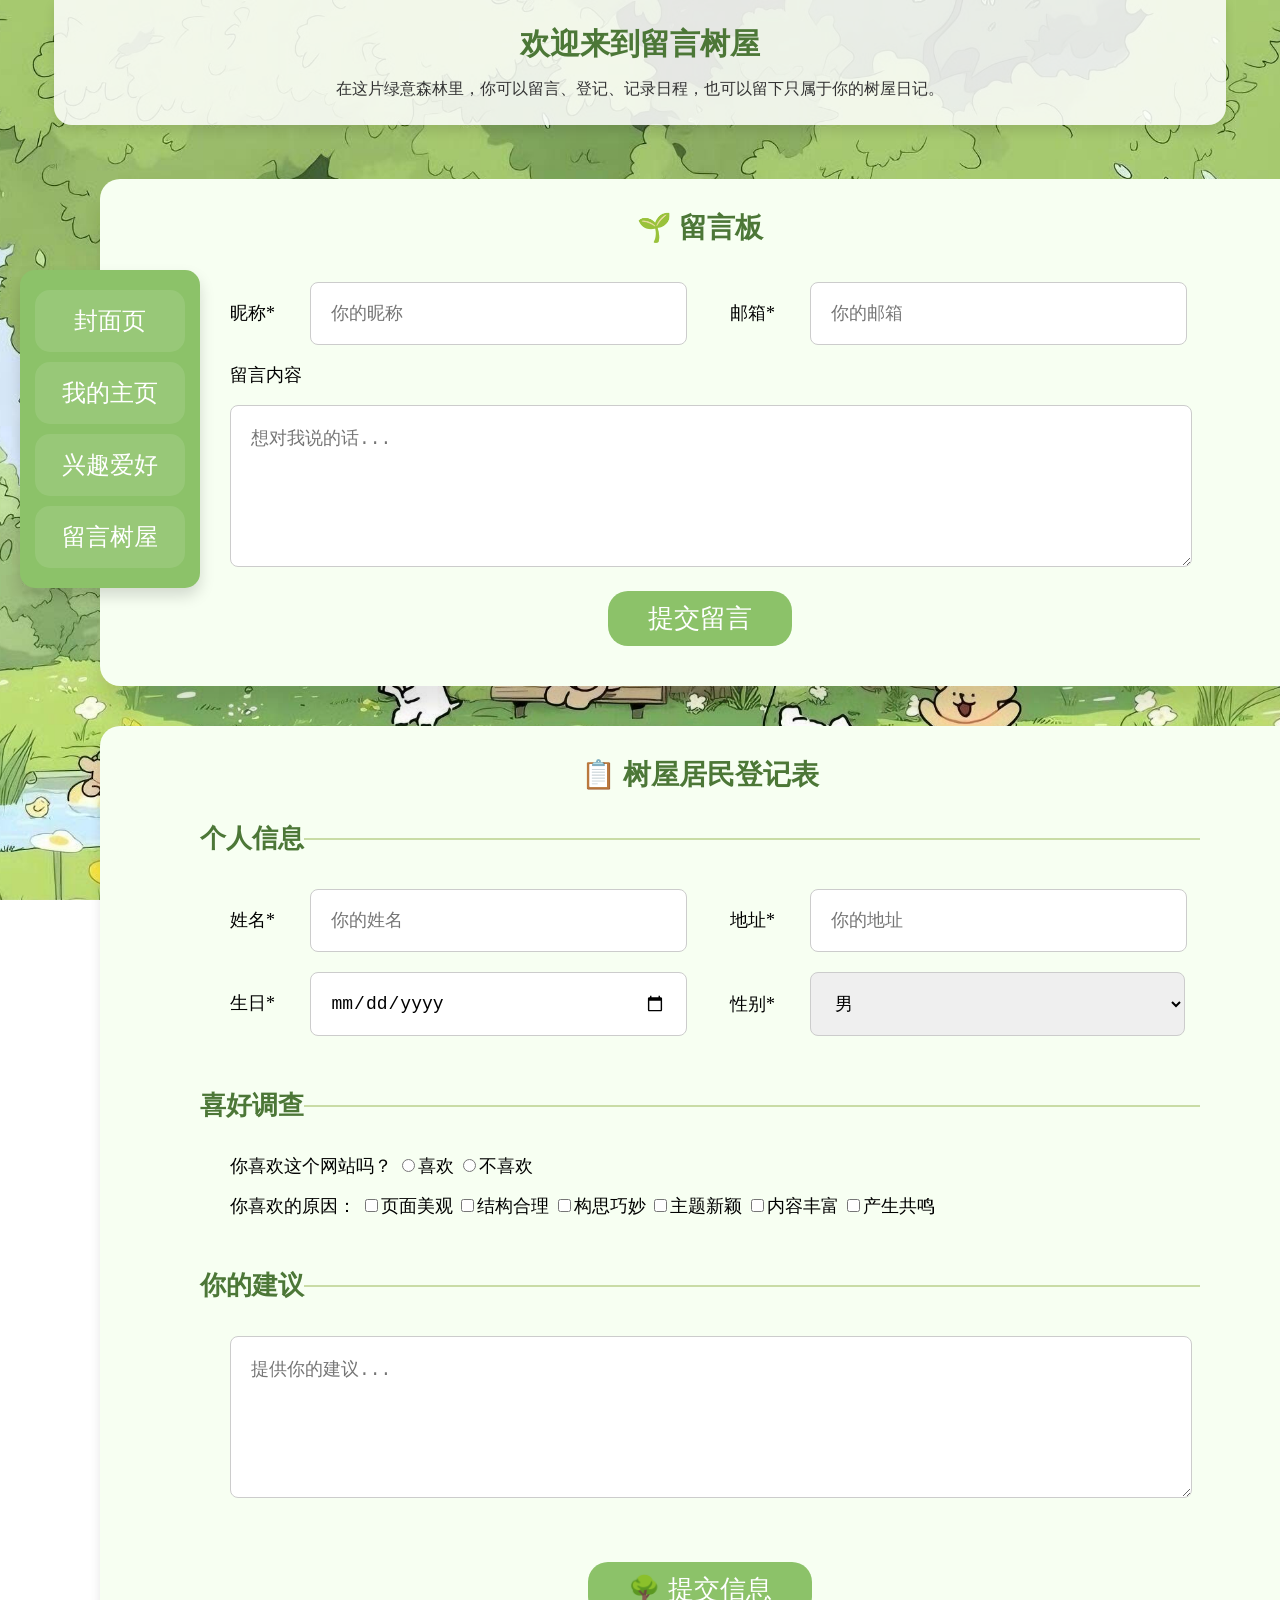
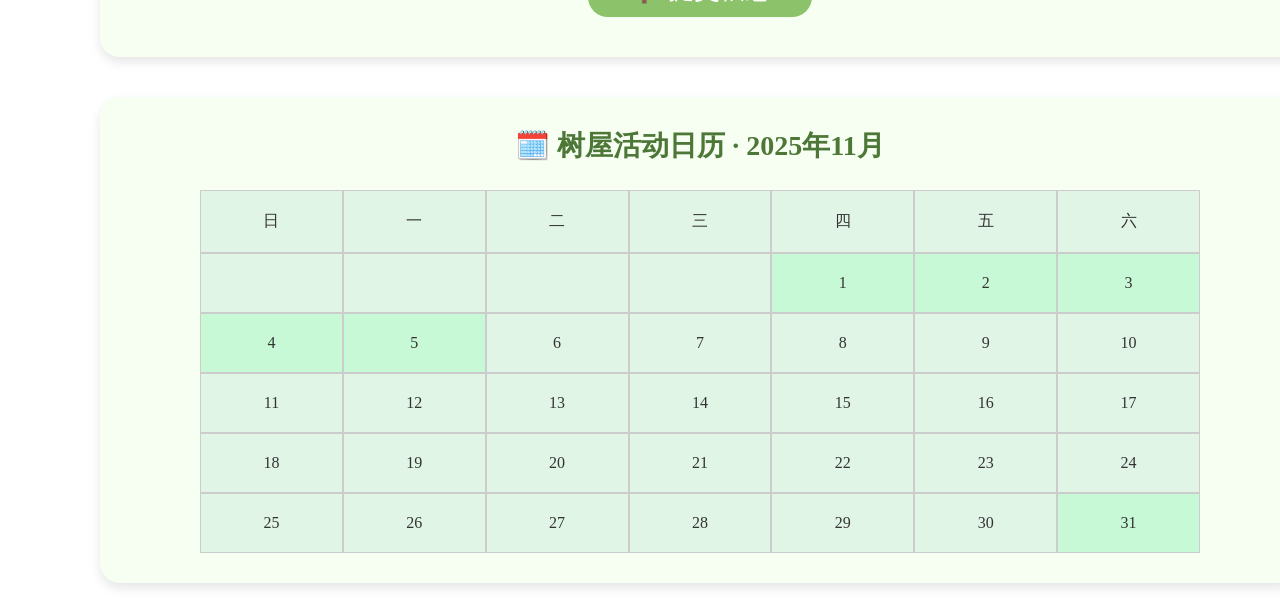
==== html/message.html @ c2a01e2e "网页设计 10/24" ====
<!DOCTYPE html>
<html>
	<head>
		<meta charset="utf-8" />
		<title>欢迎来到留言树屋</title>
		<link rel="stylesheet" href="../css/message.css" />
		<link rel="stylesheet" href="../css/base.css" />
	</head>
	<body>
		<div id="header">
			<div class="message-header">
				<h1>欢迎来到留言树屋</h1>
				<p>在这片绿意森林里，你可以留言、登记、记录日程，也可以留下只属于你的树屋日记。</p>
			</div>
		</div>
		<!-- 留言板 -->
		<div id="board1">
			<div class="form-section">
				<h2>🌱 留言板</h2>
				<form class="message-form">
					<div class="block1">
						<label for="user">昵称*</label>
						<input id="user" type="text"  placeholder="你的昵称" required="required"/>
					</div>
					<div class="block1">
						<label for="mail">邮箱*</label>
						<input id="mail" type="email" placeholder="你的邮箱" required="required"/>
					</div>
					<div class="block2">
						<label>留言内容</label>
						<textarea placeholder="想对我说的话..." rows="6" required="required"></textarea>
					</div>
					<div class="submit">
						<button type="submit">提交留言</button>
					</div>
				</form>
			</div>
		</div>
		<!-- 个人信息登记处 -->
		<div id="board2">
			<div class="form-section">
				<h2>📋 树屋居民登记表</h2>
				<form class="info-form">
					<div class="form1">
						<fieldset>
							<legend>个人信息</legend>
							<div class="block1">
								<label for="name">姓名*</label>
								<input id="name" type="text"  placeholder="你的姓名" required="required"/>
							</div>
							<div class="block1">
								<label for="address">地址*</label>
								<input id="address" type="text" placeholder="你的地址" required="required"/>
							</div>
							<div class="block1">
								<label for="date">生日*</label>
								<input id="date" type="date" required="required"/>
							</div>
							<div class="block1">
								<label>性别*</label>
								<select>
									<option>男</option>
									<option>女</option>
								</select>
							</div>
						</fieldset>
					</div>
					<div class="form2">
						<fieldset>
							<legend>喜好调查</legend>
							<p>你喜欢这个网站吗？
							<input type="radio" name="like">喜欢
							<input type="radio" name="like">不喜欢
							</p>
							<p>你喜欢的原因：
							<input type="checkbox">页面美观
							<input type="checkbox">结构合理
							<input type="checkbox">构思巧妙
							<input type="checkbox">主题新颖
							<input type="checkbox">内容丰富
							<input type="checkbox">产生共鸣
							</p>
						</fieldset>
					</div>
					<div class="form3">
						<fieldset>
							<legend>你的建议</legend>
							<textarea placeholder="提供你的建议..." rows="6" required="required"></textarea>
						</fieldset>
					</div>
					<div class="submit">
						<button type="submit">🌳 提交信息</button>
					</div>
				</form>
			</div>
		</div>
		<!-- 日历 -->
		<div id="date">
			<div class="calendar-section">
				<h2>🗓️ 树屋活动日历 · 2025年11月</h2>
				<table class="calendar-table">
					<thead>
						<tr><td>日</td><td>一</td><td>二</td><td>三</td><td>四</td><td>五</td><td>六</td></tr>
					</thead>
					<tbody>
						<tr><td></td><td></td><td></td><td></td><td class="day">1</td><td class="day">2</td class="day"><td  class="day">3</td></tr>
						<tr><td class="day">4</td><td class="day">5</td><td>6</td><td>7</td><td>8</td><td>9</td><td>10</td></tr>
						<tr><td>11</td><td>12</td><td>13</td><td>14</td><td>15</td><td>16</td><td>17</td></tr>
						<tr><td>18</td><td>19</td><td>20</td><td>21</td><td>22</td><td>23</td><td>24</td></tr>
						<tr><td>25</td><td>26</td><td>27</td><td>28</td><td>29</td><td>30</td><td class="day">31</td></tr>
					</tbody>
				</table>
			</div>
		</div>
		<!-- 悬浮导航 -->
		<div class="box">
			<a href="../index.html">封面页</a>
			<a href="home.html">我的主页</a>
			<a href="detail.html">兴趣爱好</a>
			<a href="message.html" class="active">留言树屋</a>
		</div>
</body>
</html>
---- css/message.css ----
body {
	margin: 0;
	padding: 0;
	font-family: "微软雅黑";
	background: url(../img/bk.jpeg) no-repeat center center fixed;
	background-size: cover;
	overflow-x: hidden; /* 防止横向滚动条 */
}
#header {
	width: 100%;
}
#header .message-header {
	width: 1100px;
	margin: 0 auto 34px;
	padding: 24px 36px;
	background-color: rgba(255, 255, 255, 0.85);
	border-radius: 0 0 18px 18px;
	font-family: "微软雅黑";
	box-shadow: 0 6px 12px rgba(0,0,0,0.1);
	color: #333;
	text-align: center;
}
#header .message-header h1 {
	color: #4c7737;
	font-size: 30px;
	margin-bottom: 12px;
}
#header .message-header p{
	line-height: 24px;
	font-size: 16px;
}

#board1 {
	width: 1200px;
	margin: auto;
	padding: 10px 100px;
	/* background-color: rgba(255, 255, 255, 0.85); */
}
#board1 .form-section {
	margin: 10px auto;
	background-color: #f7fff2;
	/* background-color: rgba(255, 255, 255, 0.9); */
	border-radius: 20px;
	padding: 30px 100px;
	box-shadow: 0 20px 20px rgba(0,0,0,0.1);
}
#board1 .form-section h2 {
	text-align: center;
	color: #4c7737;
	font-size: 28px;
	margin-bottom: 25px;
}
#board1 .form-section .message-form{
	margin: 0 auto;
	font-size: 18px;
	line-height: 40px;
}
#board1 .form-section .message-form .block1{
	width: 500px;
	float: left;
}
#board1 .form-section .message-form label {
	padding: 30px;
}
#board1 .form-section .message-form input {
	width: 335px;
	margin: 10px auto;
	padding: 20px;
	font-size: 18px;
	border: 1px solid #ccc;
	border-radius: 8px;
}
#board1 .form-section .message-form textarea {
	width: 920px;
	margin-top: 10px;
	margin-left: 30px;
	padding: 20px;
	font-size: 18px;
	border: 1px solid #ccc;
	border-radius: 8px;
}
#board1 .form-section .message-form .submit {
	text-align: center;
}
#board1 .form-section .message-form button {
	margin: 10px auto;
	padding: 10px 40px;
	font-size: 26px;
	color: white;
	background-color: #8cc269;
	border: none;
	border-radius: 20px;
}
#board1 .form-section .message-form button:hover {
	background-color: #6ea24b;
}

#board2 {
	width: 1200px;
	margin: auto;
	padding: 10px 100px;
}
#board2 .form-section {
	margin: 10px auto;
	background-color: #f7fff2;
	/* background-color: rgba(255, 255, 255, 0.9); */
	border-radius: 20px;
	padding: 30px 100px;
	box-shadow: 0 0.4vw 0.8vw rgba(0,0,0,0.1);
}
#board2 .form-section h2 {
	text-align: center;
	color: #4c7737;
	font-size: 28px;
	margin-bottom: 25px;
}
#board2 .form-section .info-form{
	margin: 0 auto;
	font-size: 18px;
	line-height: 40px;
}
#board2 .form-section .info-form fieldset {
	border: none;
	border-top: 2px solid #c9dca6;
	margin: 20px 0;
	padding: 20px 0;
}
#board2 .form-section .info-form fieldset legend {
	font-weight: bold;
	color: #4c7737;
	font-size: 26px;
}
#board2 .form-section .info-form fieldset label {
	padding: 30px;
}
#board2 .form-section .info-form .form1 fieldset .block1{
	width: 500px;
	float: left;
}
#board2 .form-section .info-form .form1 input {
	width: 335px;
	margin: 10px auto;
	padding: 20px;
	font-size: 18px;
	border: 1px solid #ccc;
	border-radius: 8px;
}
#board2 .form-section .info-form .form1 select {
	width: 375px;
	margin: 10px auto;
	padding: 20px;
	font-size: 18px;
	border: 1px solid #ccc;
	border-radius: 8px;
}
#board2 .form-section .info-form .form2 fieldset p {
	width: 900px;
	margin-left: 30px;
	line-height: 40px;
	font-size: 18px;
}
#board2 .form-section .info-form textarea {
	width: 920px;
	margin-top: 10px;
	margin-left: 30px;
	padding: 20px;
	font-size: 18px;
	border: 1px solid #ccc;
	border-radius: 8px;
}
#board2 .form-section .info-form select {
	width: 100%;
	margin: 10px auto;
	padding: 20px;
	font-size: 18px;
	border: 1px solid #ccc;
	border-radius: 8px;
}
#board2 .form-section .info-form .submit {
	text-align: center;
}
#board2 .form-section .info-form button {
	margin: 10px auto;
	padding: 10px 40px;
	font-size: 26px;
	color: white;
	background-color: #8cc269;
	border: none;
	border-radius: 20px;
}
#board2 .form-section .info-form button:hover {
	background-color: #6ea24b;
}

#date {
	width: 1200px;
	margin: auto;
	padding: 10px 100px;
}
#date .calendar-section {
	margin: 10px auto;
	background-color: #f7fff2;
	/* background-color: rgba(255, 255, 255, 0.9); */
	border-radius: 20px;
	padding: 30px 100px;
	box-shadow: 0 0.4vw 0.8vw rgba(0,0,0,0.1);
}
#date .calendar-section h2 {
	text-align: center;
	color: #4c7737;
	font-size: 28px;
	margin-bottom: 25px;
}
#date .calendar-section .calendar-table {
	width: 100%;
	border-spacing: 0;
	/* empty-cells: hide; */
	text-align: center;
}
#date .calendar-section .calendar-table td {
	border: 1px solid #ccc;
	background-color: #e0f5e6;
	padding: 20px;
	font-size: 16px;
	color: #333;
} 
#date .calendar-section .calendar-table .day {
	border: 1px solid #ccc;
	background-color: #c8f9d6;
}
---- css/base.css ----
/* 公共样式 */
html,body,ul,li,ol,dl,dd,dt,p,h1,h2,h3,h4,h5,h6,form,fieldset,legend,img{
	margin: 0;
	padding: 0;
}
li{
	list-style: none;
}
a{
	text-decoration: none;
	color: #89898b;
}
i,em{
	font-style: normal;
}
b,strong{
	font-weight: normal;
}
/* 高度坍塌 */
.clearfix:after,
.clearfix:before{
	content: "";
	display: block;
	clear: both;
	overflow: hidden;
	visibility: hidden;
	height: 0;
}
/* 以上均为通用设置 */

/* 左侧固定悬浮框 */
.box {
	width: 180px;
	position: fixed;
	left: 20px;
	top: 270px;
	z-index: 99;
	background-color: #8cc269;
	border-radius: 15px;
	box-shadow: 0 8px 15px rgba(0, 0, 0, 0.15);
	padding: 10px 0;
	text-align: center;
}
.box a {
	display: block;
	padding: 15px 0;
	margin: 10px 15px;
	color: #fff;
	text-decoration: none;
	font-size: 24px;
	border-radius: 15px;
	background-color: rgba(255, 255, 255, 0.1);
	transition: background-color 0.3s, transform 0.2s;
}
.box a:active{
	background-color: #ffffff;
	color: #8cc269;
	transform: scale(1.05);
	font-weight: bold;
}
.box a:hover {
	background-color: #ffffff;
	color: #8cc269;
	transform: scale(1.05);
	font-weight: bold;
}
/* 右侧固定悬浮框 */
.box-right {
	width: 70px;
	height: 70px;
	position: fixed;
	right: 70px;
	bottom: 70px;
	z-index: 99;
	background: url(../img/返回顶部.png) no-repeat;
	background-size: 75px;
	background-position-x: -2px;
	background-position-y: -2px;
	border-radius: 70px;
	box-shadow: 0 8px 16px rgba(0, 0, 0, 0.15);
}
.box-right:hover{
	background-position-y: -80px;
}
.box-right a{
	display: block;
	width: 70px;
	height: 70px;
}

/* 尾部固定尾页 */
#footer {
	width: 100%;
	text-align: center;
	font-size: 1vw;
	background-color: #e0f5df;
	padding: 1.5vw 0;
	margin-top: 3vw;
	color: #444;
	line-height: 2vw;
}
#footer a {
	font-size: 1.2vw;
	color: #4c7737;
	text-decoration: none;
	margin: 0 0.5vw;
}
#footer a:hover {
  text-decoration: underline;
}
#footer p{
	line-height: 3vw;
	font-size: 1.2vw;
}
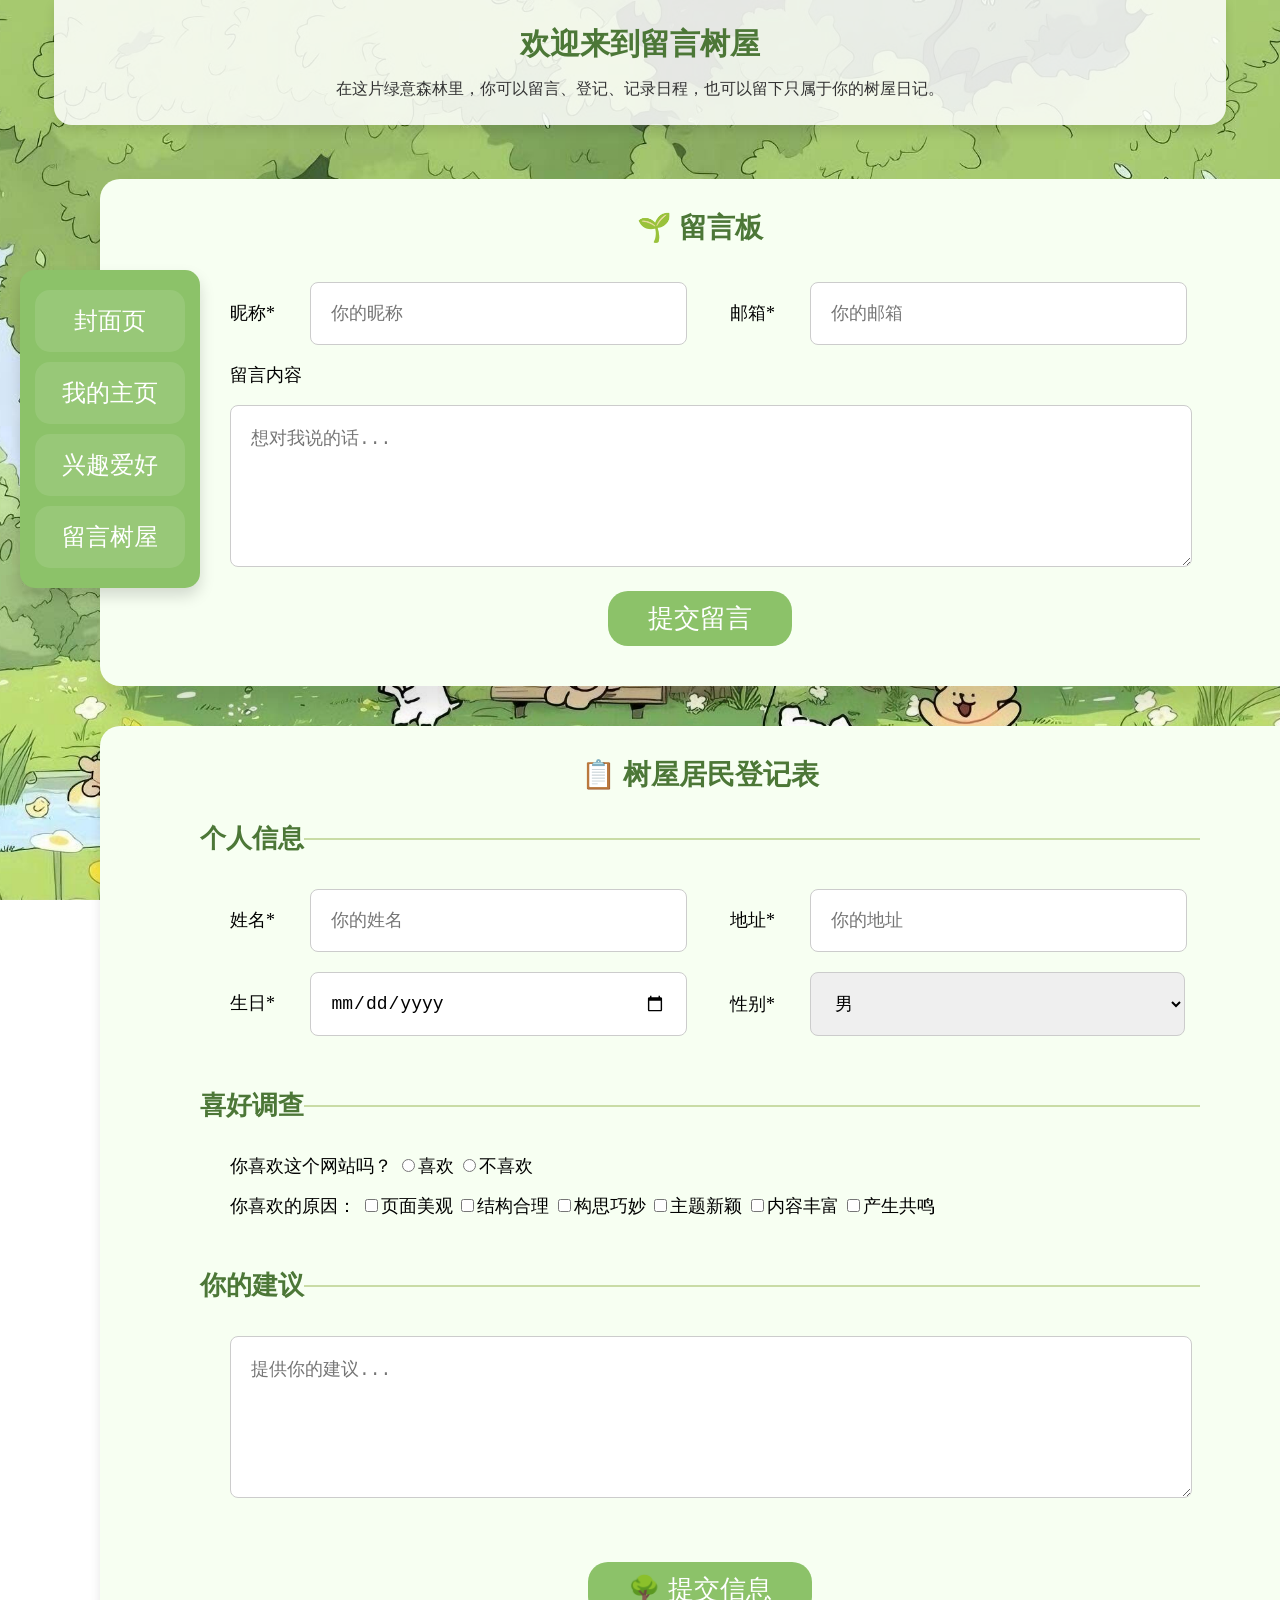
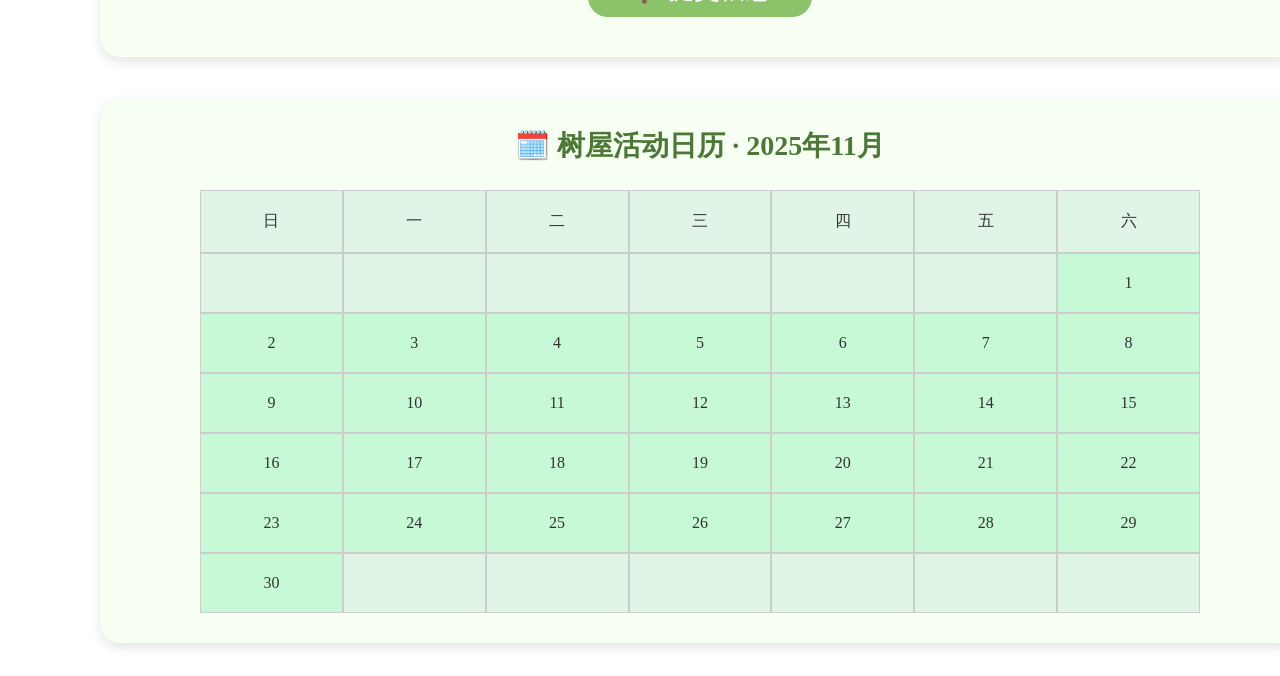
==== commit deb12f47: "Add files via upload" ====
--- a/html/message.html
+++ b/html/message.html
@@ -97,19 +97,20 @@
 		<!-- 日历 -->
 		<div id="date">
 			<div class="calendar-section">
-				<h2>🗓️ 树屋活动日历 · 2025年11月</h2>
-				<table class="calendar-table">
-					<thead>
-						<tr><td>日</td><td>一</td><td>二</td><td>三</td><td>四</td><td>五</td><td>六</td></tr>
-					</thead>
-					<tbody>
-						<tr><td></td><td></td><td></td><td></td><td class="day">1</td><td class="day">2</td class="day"><td  class="day">3</td></tr>
-						<tr><td class="day">4</td><td class="day">5</td><td>6</td><td>7</td><td>8</td><td>9</td><td>10</td></tr>
-						<tr><td>11</td><td>12</td><td>13</td><td>14</td><td>15</td><td>16</td><td>17</td></tr>
-						<tr><td>18</td><td>19</td><td>20</td><td>21</td><td>22</td><td>23</td><td>24</td></tr>
-						<tr><td>25</td><td>26</td><td>27</td><td>28</td><td>29</td><td>30</td><td class="day">31</td></tr>
-					</tbody>
-				</table>
+						<h2>🗓️ 树屋活动日历 · 2025年11月</h2>
+						<table class="calendar-table">
+							<thead>
+								<tr><td>日</td><td>一</td><td>二</td><td>三</td><td>四</td><td>五</td><td>六</td></tr>
+							</thead>
+							<tbody>
+								<tr><td></td><td></td><td></td><td></td><td></td><td></td><td class="day">1</td></tr>
+								<tr><td class="day">2</td><td class="day">3</td><td class="day">4</td><td class="day">5</td><td class="day">6</td><td class="day">7</td><td class="day">8</td></tr>
+								<tr><td class="day">9</td><td class="day">10</td><td class="day">11</td><td class="day">12</td><td class="day">13</td><td class="day">14</td><td class="day">15</td></tr>
+								<tr><td class="day">16</td><td class="day">17</td><td class="day">18</td><td class="day">19</td><td class="day">20</td><td class="day">21</td><td class="day">22</td></tr>
+								<tr><td class="day">23</td><td class="day">24</td><td class="day">25</td><td class="day">26</td><td class="day">27</td><td class="day">28</td><td class="day">29</td></tr>
+								<tr><td class="day">30</td><td></td><td></td><td></td><td></td><td></td><td></td></tr>
+							</tbody>
+						</table>
 			</div>
 		</div>
 		<!-- 悬浮导航 -->
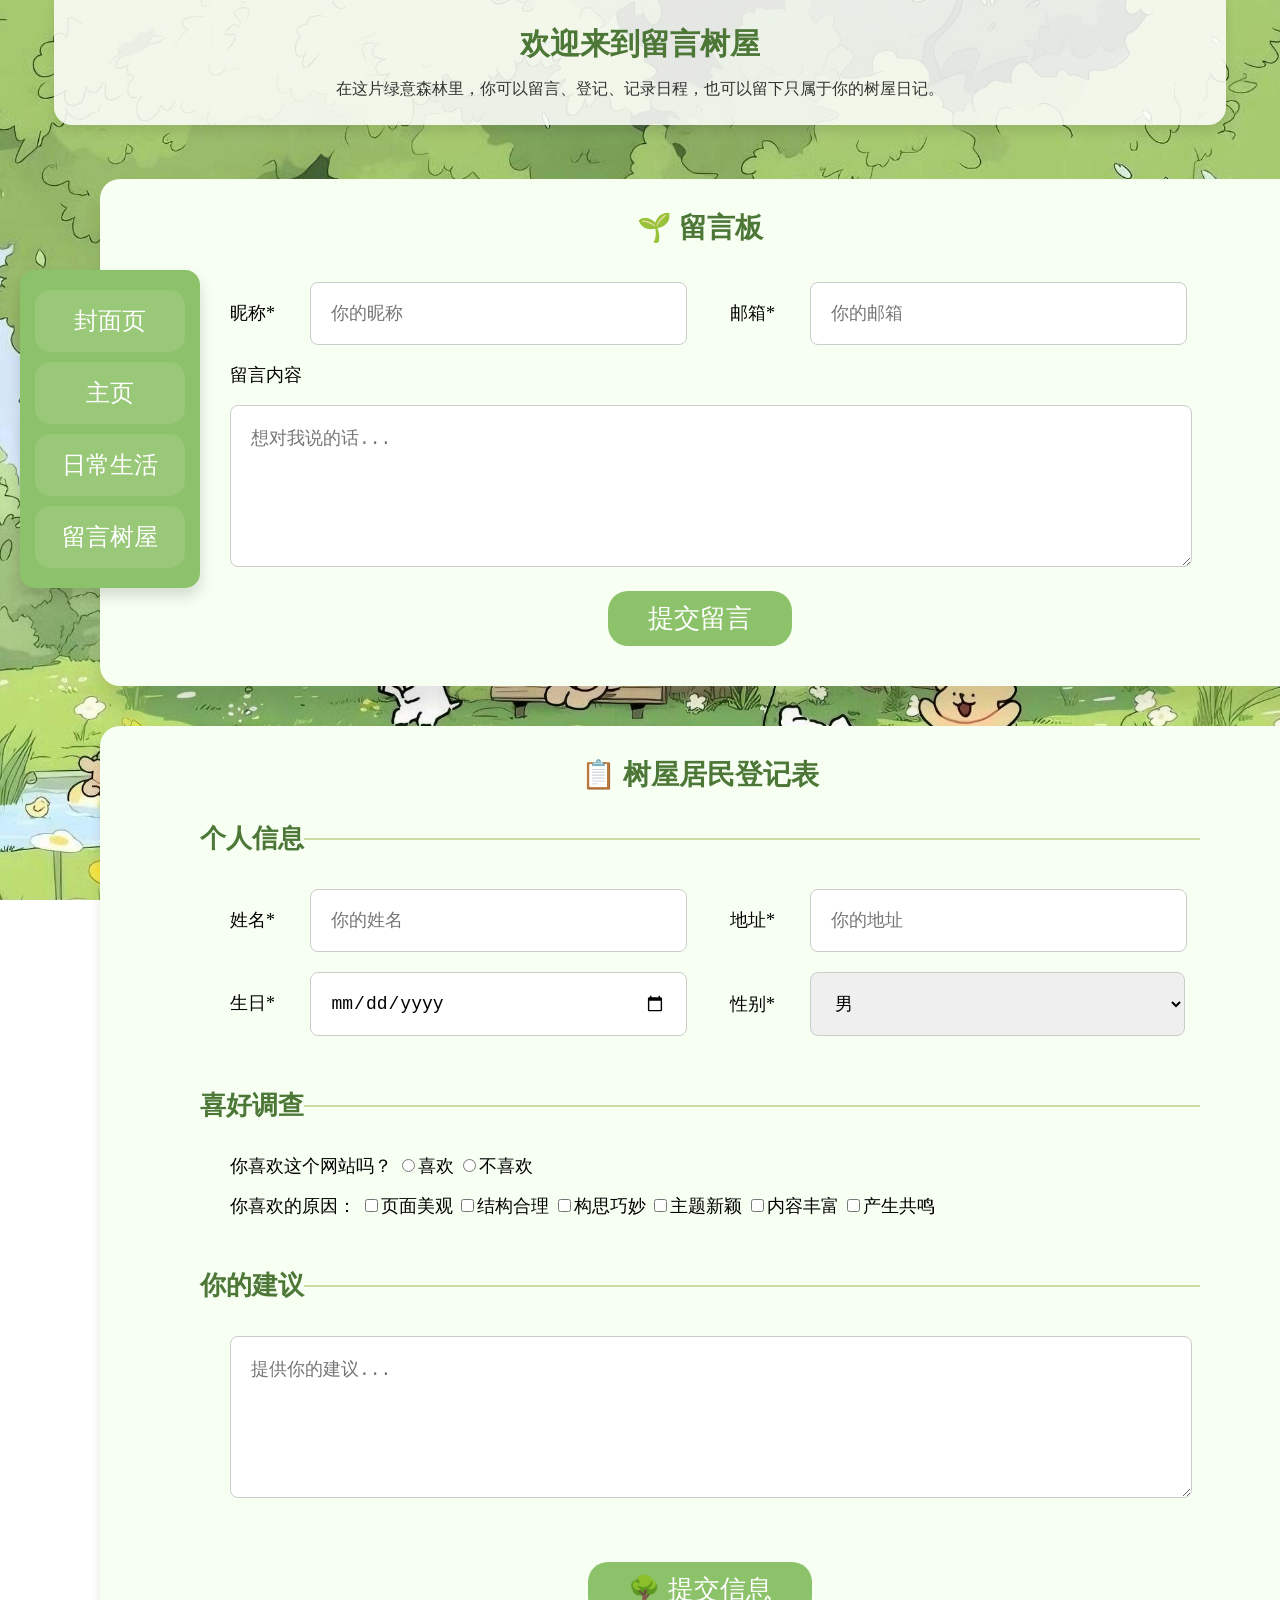
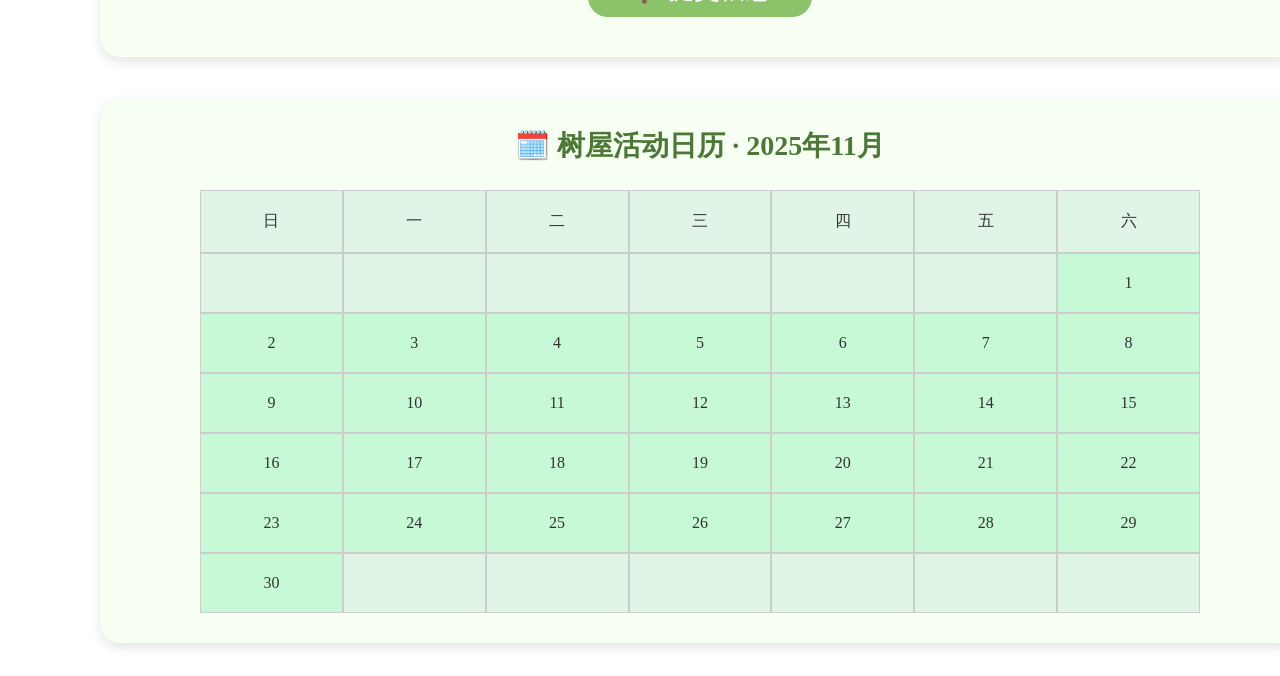
==== commit 67781a5e: "Add files via upload" ====
--- a/html/message.html
+++ b/html/message.html
@@ -116,8 +116,8 @@
 		<!-- 悬浮导航 -->
 		<div class="box">
 			<a href="../index.html">封面页</a>
-			<a href="home.html">我的主页</a>
-			<a href="detail.html">兴趣爱好</a>
+			<a href="home.html">主页</a>
+			<a href="detail.html">日常生活</a>
 			<a href="message.html" class="active">留言树屋</a>
 		</div>
 </body>
